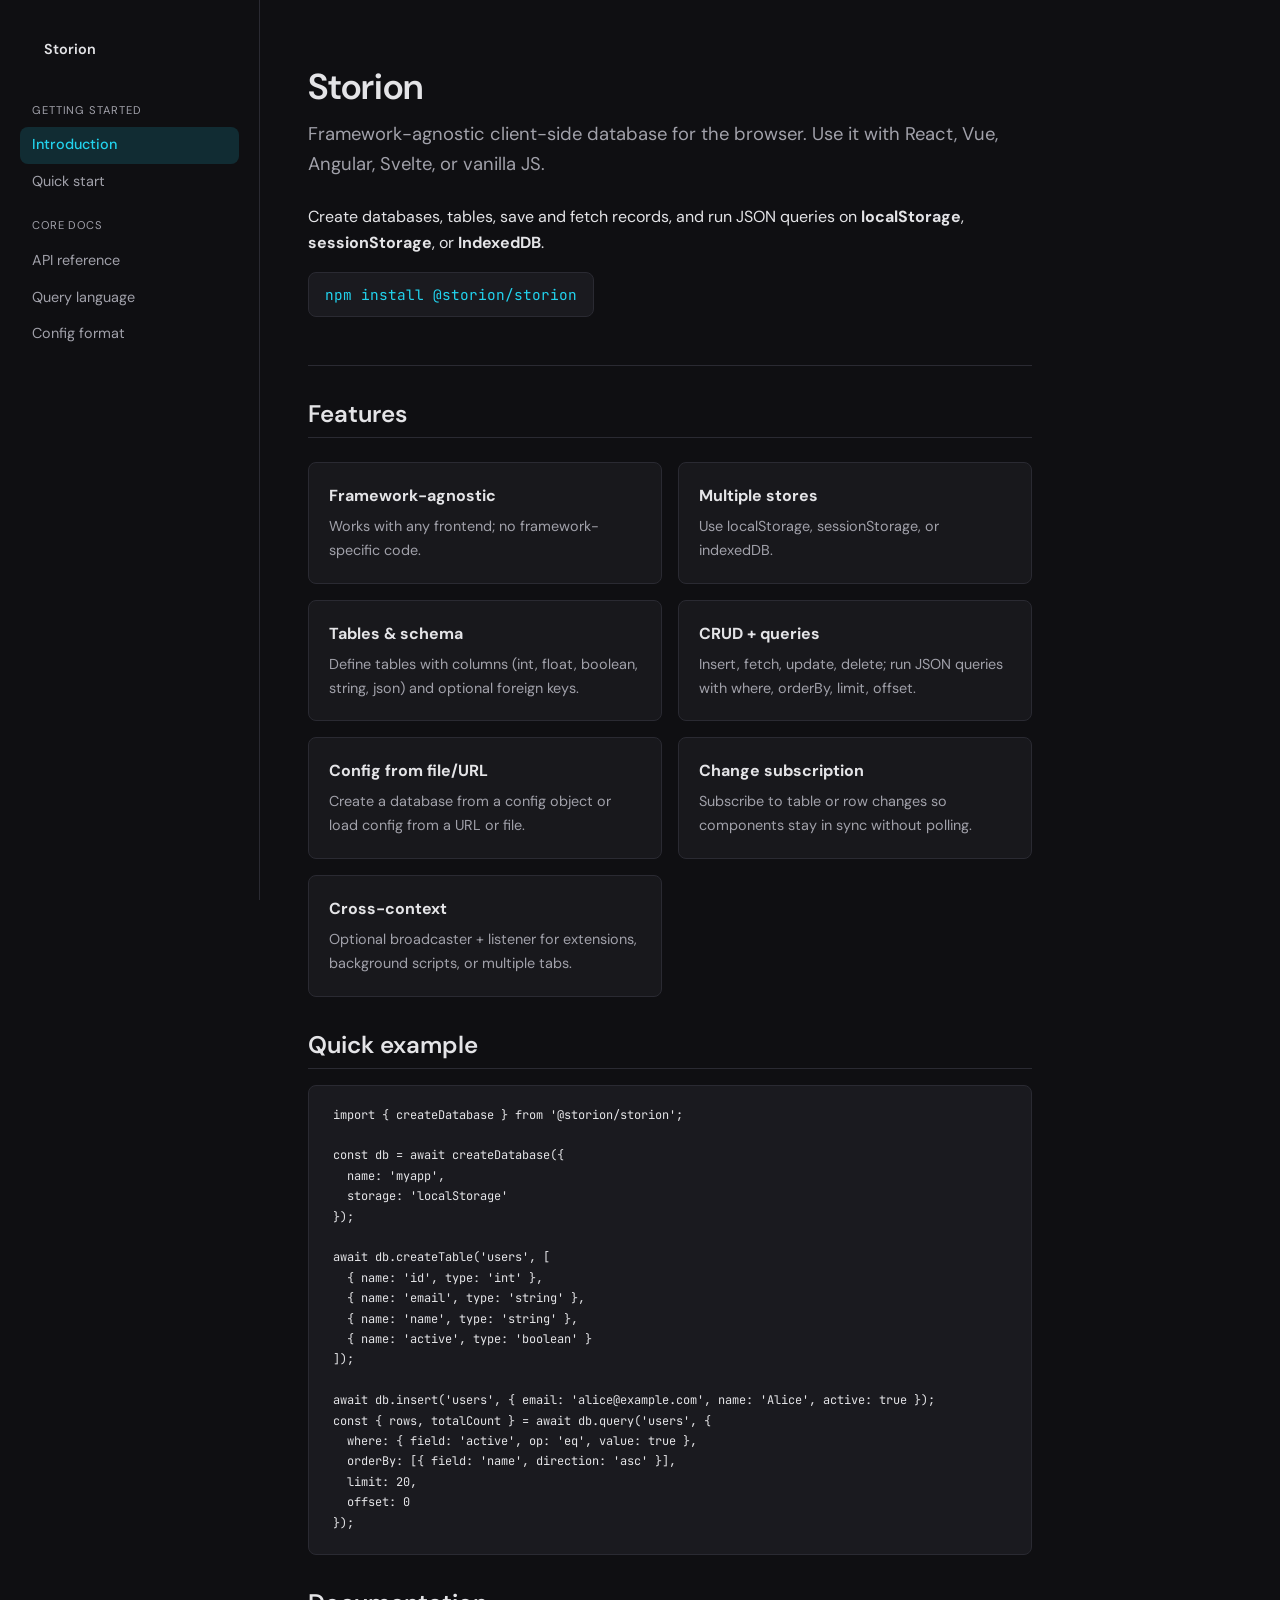
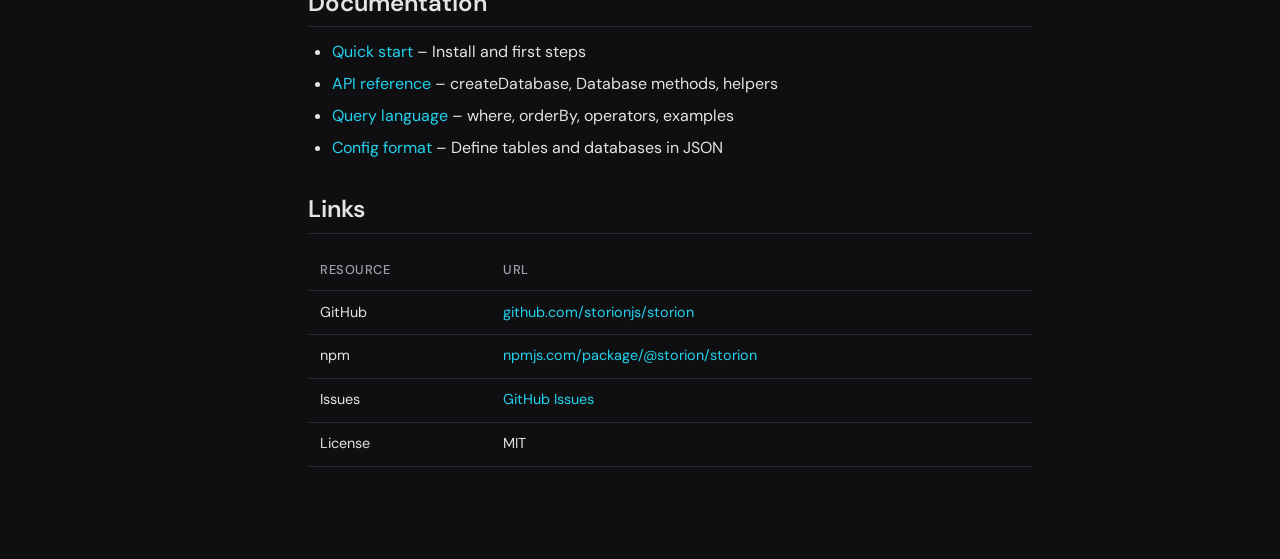
==== index.html @ d5b2bef7 "initial documents" ====
<!DOCTYPE html>
<html lang="en">
<head>
  <meta charset="UTF-8">
  <meta name="viewport" content="width=device-width, initial-scale=1.0">
  <title>Storion – Client-side database for the browser</title>
  <link rel="preconnect" href="https://fonts.googleapis.com">
  <link rel="preconnect" href="https://fonts.gstatic.com" crossorigin>
  <link href="https://fonts.googleapis.com/css2?family=DM+Sans:ital,opsz,wght@0,9..40,400;0,9..40,500;0,9..40,600;0,9..40,700&family=JetBrains+Mono:wght@400;500&display=swap" rel="stylesheet">
  <link rel="stylesheet" href="css/style.css">
</head>
<body>
  <div class="docs-wrap">
    <nav class="docs-nav">
      <div class="docs-nav-inner">
        <div class="brand"><a href="index.html">Storion</a></div>
        <div class="nav-group">Getting started</div>
        <a href="index.html" class="active">Introduction</a>
        <a href="quick-start.html">Quick start</a>
        <div class="nav-group">Core docs</div>
        <a href="api.html">API reference</a>
        <a href="query-language.html">Query language</a>
        <a href="config-format.html">Config format</a>
      </div>
    </nav>
    <main class="docs-main">
      <header class="hero">
        <h1>Storion</h1>
        <p class="tagline">Framework-agnostic client-side database for the browser. Use it with React, Vue, Angular, Svelte, or vanilla JS.</p>
        <p>Create databases, tables, save and fetch records, and run JSON queries on <strong>localStorage</strong>, <strong>sessionStorage</strong>, or <strong>IndexedDB</strong>.</p>
        <code class="install">npm install @storion/storion</code>
      </header>

      <h2>Features</h2>
      <div class="feature-grid">
        <div class="feature-card">
          <strong>Framework-agnostic</strong>
          <p>Works with any frontend; no framework-specific code.</p>
        </div>
        <div class="feature-card">
          <strong>Multiple stores</strong>
          <p>Use localStorage, sessionStorage, or indexedDB.</p>
        </div>
        <div class="feature-card">
          <strong>Tables & schema</strong>
          <p>Define tables with columns (int, float, boolean, string, json) and optional foreign keys.</p>
        </div>
        <div class="feature-card">
          <strong>CRUD + queries</strong>
          <p>Insert, fetch, update, delete; run JSON queries with where, orderBy, limit, offset.</p>
        </div>
        <div class="feature-card">
          <strong>Config from file/URL</strong>
          <p>Create a database from a config object or load config from a URL or file.</p>
        </div>
        <div class="feature-card">
          <strong>Change subscription</strong>
          <p>Subscribe to table or row changes so components stay in sync without polling.</p>
        </div>
        <div class="feature-card">
          <strong>Cross-context</strong>
          <p>Optional broadcaster + listener for extensions, background scripts, or multiple tabs.</p>
        </div>
      </div>

      <h2>Quick example</h2>
      <pre><code>import { createDatabase } from '@storion/storion';

const db = await createDatabase({
  name: 'myapp',
  storage: 'localStorage'
});

await db.createTable('users', [
  { name: 'id', type: 'int' },
  { name: 'email', type: 'string' },
  { name: 'name', type: 'string' },
  { name: 'active', type: 'boolean' }
]);

await db.insert('users', { email: 'alice@example.com', name: 'Alice', active: true });
const { rows, totalCount } = await db.query('users', {
  where: { field: 'active', op: 'eq', value: true },
  orderBy: [{ field: 'name', direction: 'asc' }],
  limit: 20,
  offset: 0
});</code></pre>

      <h2>Documentation</h2>
      <ul>
        <li><a href="quick-start.html">Quick start</a> – Install and first steps</li>
        <li><a href="api.html">API reference</a> – createDatabase, Database methods, helpers</li>
        <li><a href="query-language.html">Query language</a> – where, orderBy, operators, examples</li>
        <li><a href="config-format.html">Config format</a> – Define tables and databases in JSON</li>
      </ul>

      <h2>Links</h2>
      <table>
        <tr><th>Resource</th><th>URL</th></tr>
        <tr><td>GitHub</td><td><a href="https://github.com/storionjs/storion" target="_blank" rel="noopener">github.com/storionjs/storion</a></td></tr>
        <tr><td>npm</td><td><a href="https://www.npmjs.com/package/@storion/storion" target="_blank" rel="noopener">npmjs.com/package/@storion/storion</a></td></tr>
        <tr><td>Issues</td><td><a href="https://github.com/storionjs/storion/issues" target="_blank" rel="noopener">GitHub Issues</a></td></tr>
        <tr><td>License</td><td>MIT</td></tr>
      </table>
    </main>
  </div>
  <button class="nav-toggle" type="button" aria-label="Toggle menu">Menu</button>
  <script>
    document.querySelector('.nav-toggle').addEventListener('click', function () {
      document.querySelector('.docs-nav').classList.toggle('open');
    });
  </script>
</body>
</html>
---- css/style.css ----
/* Storion Documentation - Distinctive, readable design */
:root {
  --bg: #0f0f12;
  --bg-card: #18181c;
  --bg-code: #1a1a1f;
  --border: #2a2a32;
  --text: #e4e4e7;
  --text-muted: #a1a1aa;
  --accent: #22d3ee;
  --accent-dim: #0891b2;
  --accent-soft: rgba(34, 211, 238, 0.15);
  --green: #34d399;
  --orange: #fb923c;
  --radius: 8px;
  --font-sans: 'DM Sans', system-ui, sans-serif;
  --font-mono: 'JetBrains Mono', 'Fira Code', monospace;
}

* {
  box-sizing: border-box;
}

html {
  scroll-behavior: smooth;
}

body {
  margin: 0;
  font-family: var(--font-sans);
  font-size: 16px;
  line-height: 1.65;
  color: var(--text);
  background: var(--bg);
  -webkit-font-smoothing: antialiased;
}

/* Layout */
.docs-wrap {
  display: flex;
  min-height: 100vh;
}

.docs-nav {
  width: 260px;
  flex-shrink: 0;
  padding: 1.5rem 0;
  border-right: 1px solid var(--border);
  position: sticky;
  top: 0;
  height: 100vh;
  overflow-y: auto;
}

.docs-nav-inner {
  padding: 0 1.25rem;
}

.docs-nav a {
  display: block;
  padding: 0.4rem 0.75rem;
  color: var(--text-muted);
  text-decoration: none;
  border-radius: var(--radius);
  font-size: 0.9rem;
  transition: color 0.15s, background 0.15s;
}

.docs-nav a:hover {
  color: var(--text);
  background: var(--accent-soft);
}

.docs-nav a.active {
  color: var(--accent);
  background: var(--accent-soft);
  font-weight: 500;
}

.docs-nav .nav-group {
  font-size: 0.7rem;
  text-transform: uppercase;
  letter-spacing: 0.08em;
  color: var(--text-muted);
  margin: 1rem 0 0.5rem 0.75rem;
}

.docs-main {
  flex: 1;
  min-width: 0;
  padding: 2rem 3rem 4rem;
  max-width: 820px;
}

/* Typography */
h1, h2, h3, h4 {
  font-weight: 600;
  line-height: 1.3;
  margin-top: 2rem;
  margin-bottom: 0.75rem;
}

h1 { font-size: 2rem; margin-top: 0; }
h2 { font-size: 1.5rem; padding-bottom: 0.5rem; border-bottom: 1px solid var(--border); }
h3 { font-size: 1.2rem; }
h4 { font-size: 1.05rem; }

p {
  margin: 0 0 1rem;
  color: var(--text);
}

a {
  color: var(--accent);
  text-decoration: none;
}

a:hover {
  text-decoration: underline;
}

/* Code */
code, kbd {
  font-family: var(--font-mono);
  font-size: 0.88em;
  background: var(--bg-code);
  padding: 0.15em 0.4em;
  border-radius: 4px;
  color: var(--accent);
  border: 1px solid var(--border);
}

pre {
  margin: 1rem 0;
  padding: 1.25rem 1.5rem;
  background: var(--bg-code);
  border-radius: var(--radius);
  border: 1px solid var(--border);
  overflow-x: auto;
  font-size: 0.85rem;
  line-height: 1.5;
}

pre code {
  background: none;
  padding: 0;
  border: none;
  color: var(--text);
}

/* Tables */
table {
  width: 100%;
  border-collapse: collapse;
  margin: 1rem 0;
  font-size: 0.9rem;
}

th, td {
  padding: 0.6rem 0.75rem;
  text-align: left;
  border-bottom: 1px solid var(--border);
}

th {
  color: var(--text-muted);
  font-weight: 500;
  font-size: 0.8rem;
  text-transform: uppercase;
  letter-spacing: 0.04em;
}

tr:hover td {
  background: rgba(255,255,255,0.02);
}

/* Lists */
ul, ol {
  margin: 0 0 1rem;
  padding-left: 1.5rem;
}

li {
  margin-bottom: 0.35rem;
}

/* Hero / Home */
.hero {
  padding: 2rem 0 3rem;
  border-bottom: 1px solid var(--border);
  margin-bottom: 2rem;
}

.hero h1 {
  font-size: 2.25rem;
  margin-bottom: 0.5rem;
}

.hero .tagline {
  font-size: 1.15rem;
  color: var(--text-muted);
  margin-bottom: 1.5rem;
}

.hero .install {
  display: inline-block;
  padding: 0.6rem 1rem;
  background: var(--bg-code);
  border: 1px solid var(--border);
  border-radius: var(--radius);
  font-family: var(--font-mono);
  font-size: 0.9rem;
  color: var(--accent);
}

/* Cards / Features */
.feature-grid {
  display: grid;
  grid-template-columns: repeat(auto-fill, minmax(240px, 1fr));
  gap: 1rem;
  margin: 1.5rem 0;
}

.feature-card {
  padding: 1.25rem;
  background: var(--bg-card);
  border: 1px solid var(--border);
  border-radius: var(--radius);
}

.feature-card strong {
  color: var(--text);
}

.feature-card p {
  margin: 0.35rem 0 0;
  font-size: 0.9rem;
  color: var(--text-muted);
}

/* API sections */
.api-section {
  margin-bottom: 2rem;
}

.api-section h2 {
  margin-top: 2.5rem;
}

.api-section h2:first-child {
  margin-top: 0;
}

/* Mobile nav toggle */
.nav-toggle {
  display: none;
  position: fixed;
  top: 1rem;
  left: 1rem;
  z-index: 100;
  background: var(--bg-card);
  border: 1px solid var(--border);
  color: var(--text);
  padding: 0.5rem 0.75rem;
  border-radius: var(--radius);
  cursor: pointer;
  font-size: 0.9rem;
}

@media (max-width: 768px) {
  .docs-wrap {
    flex-direction: column;
  }

  .docs-nav {
    width: 100%;
    height: auto;
    position: relative;
    border-right: none;
    border-bottom: 1px solid var(--border);
    padding: 1rem;
    display: none;
  }

  .docs-nav.open {
    display: block;
  }

  .nav-toggle {
    display: block;
  }

  .docs-main {
    padding: 1.5rem 1.25rem 3rem;
  }
}

/* Logo/brand in nav */
.docs-nav .brand {
  padding: 0.5rem 0.75rem 1rem;
  font-weight: 600;
  font-size: 1rem;
  color: var(--text);
}

.docs-nav .brand a {
  color: inherit;
}

.docs-nav .brand a:hover {
  background: none;
  text-decoration: none;
}
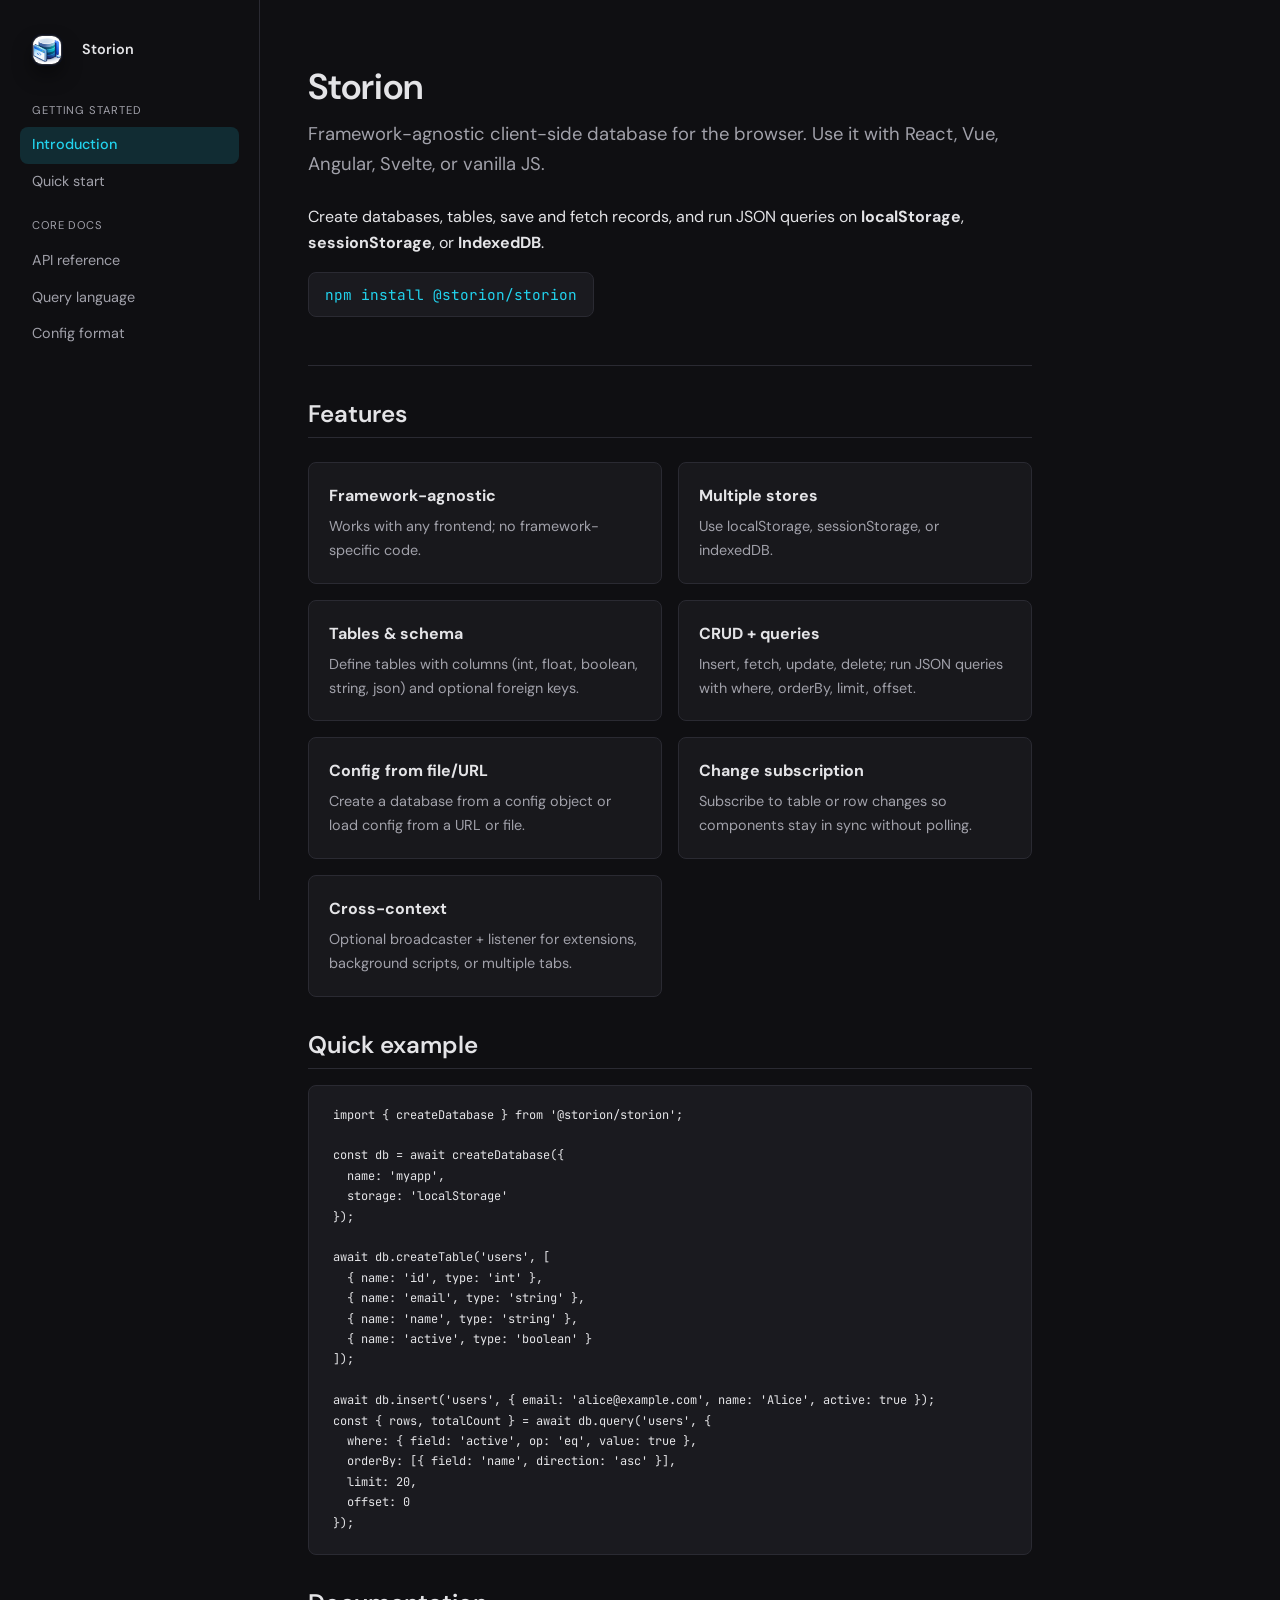
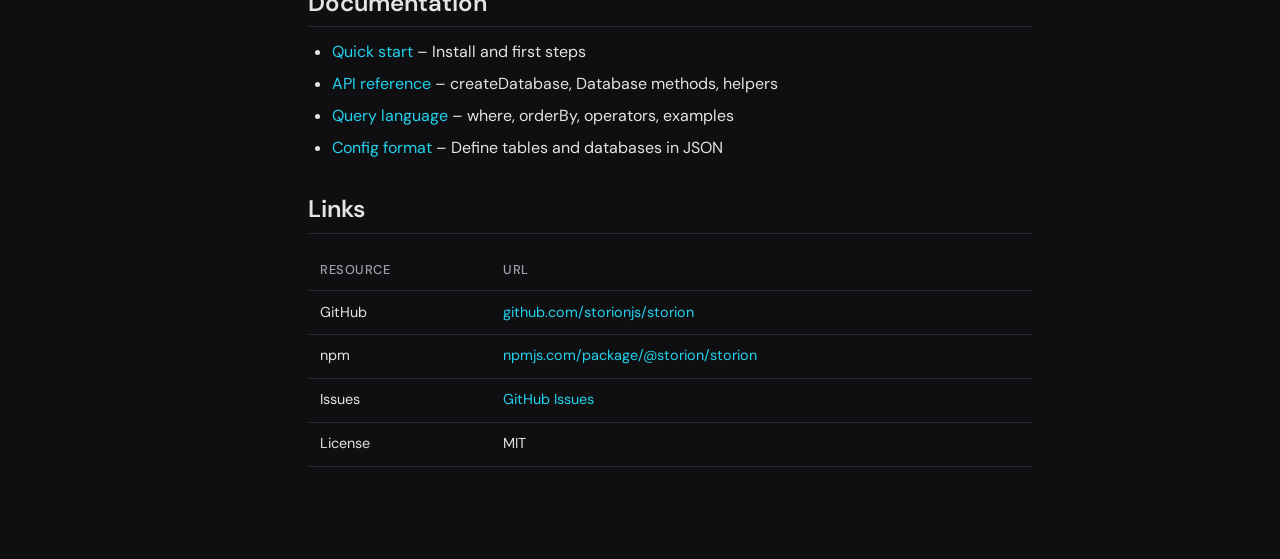
==== commit a9950727: "logo added" ====
--- a/index.html
+++ b/index.html
@@ -13,7 +13,10 @@
   <div class="docs-wrap">
     <nav class="docs-nav">
       <div class="docs-nav-inner">
-        <div class="brand"><a href="index.html">Storion</a></div>
+        <div class="brand">
+          <img src="assets/logo.png" alt="Storion logo" class="brand-logo">
+          <a href="index.html">Storion</a>
+        </div>
         <div class="nav-group">Getting started</div>
         <a href="index.html" class="active">Introduction</a>
         <a href="quick-start.html">Quick start</a>
--- a/css/style.css
+++ b/css/style.css
@@ -300,6 +300,9 @@
   font-weight: 600;
   font-size: 1rem;
   color: var(--text);
+  display: flex;
+  align-items: center;
+  gap: 0.5rem;
 }
 
 .docs-nav .brand a {
@@ -310,3 +313,13 @@
   background: none;
   text-decoration: none;
 }
+
+.brand-logo {
+  width: 30px;
+  height: 30px;
+  border-radius: 10px; /* rounded square */
+  border: 1px solid var(--border);
+  background: radial-gradient(circle at 30% 20%, rgba(255,255,255,0.2), transparent 60%);
+  box-shadow: 0 0 0 1px rgba(15,23,42,0.6), 0 10px 20px rgba(0,0,0,0.45);
+  object-fit: cover;
+}
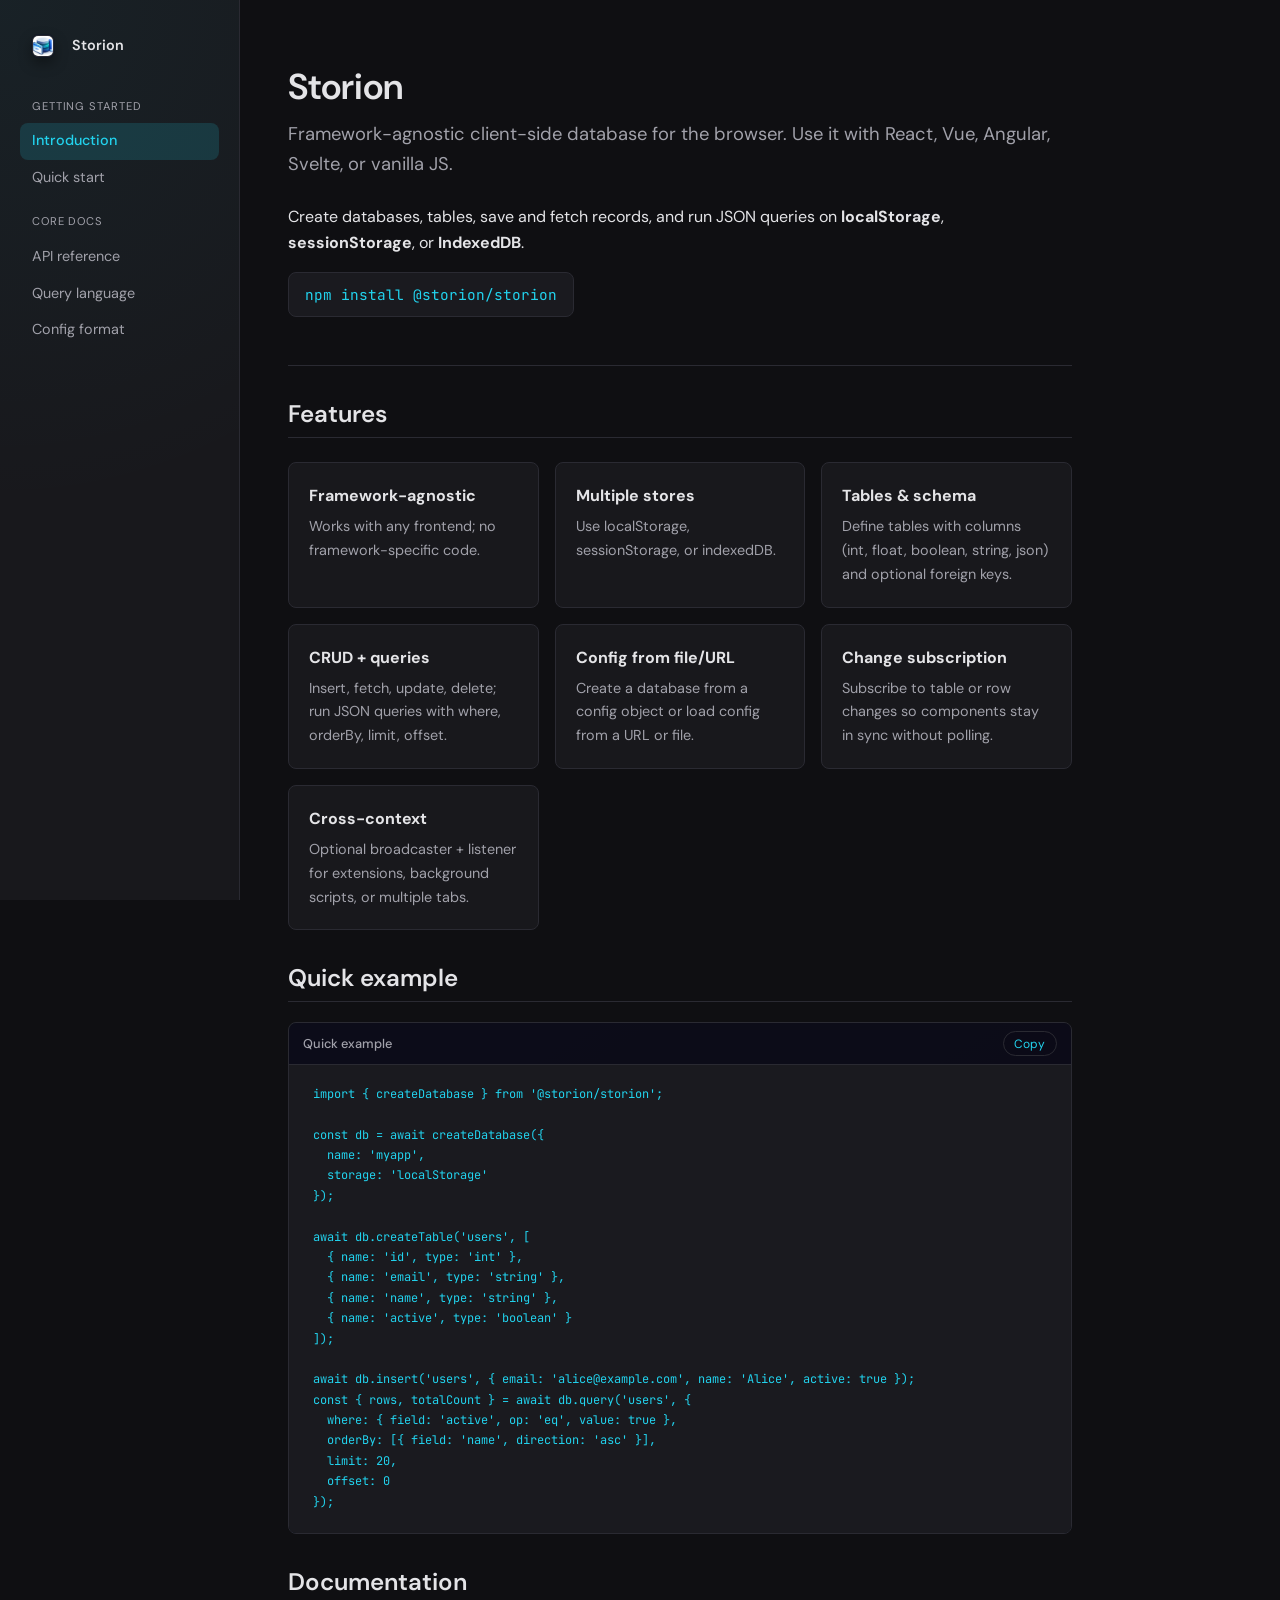
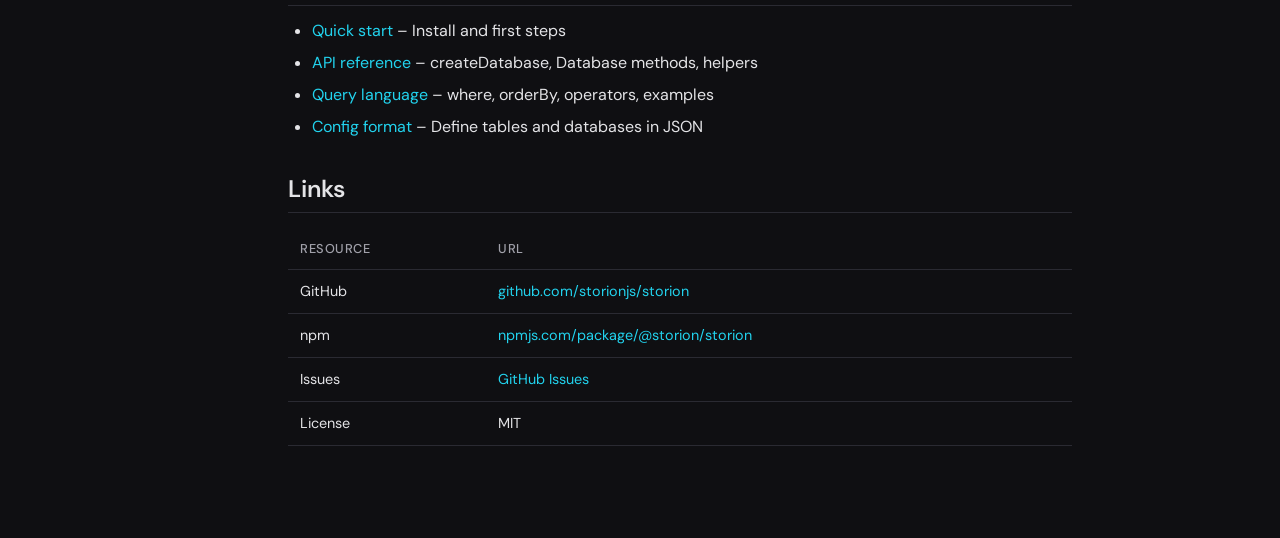
==== commit 285807ed: "minor change" ====
--- a/index.html
+++ b/index.html
@@ -8,6 +8,7 @@
   <link rel="preconnect" href="https://fonts.gstatic.com" crossorigin>
   <link href="https://fonts.googleapis.com/css2?family=DM+Sans:ital,opsz,wght@0,9..40,400;0,9..40,500;0,9..40,600;0,9..40,700&family=JetBrains+Mono:wght@400;500&display=swap" rel="stylesheet">
   <link rel="stylesheet" href="css/style.css">
+  <script defer src="js/docs.js"></script>
 </head>
 <body>
   <div class="docs-wrap">
@@ -108,10 +109,5 @@
     </main>
   </div>
   <button class="nav-toggle" type="button" aria-label="Toggle menu">Menu</button>
-  <script>
-    document.querySelector('.nav-toggle').addEventListener('click', function () {
-      document.querySelector('.docs-nav').classList.toggle('open');
-    });
-  </script>
 </body>
 </html>
--- a/css/style.css
+++ b/css/style.css
@@ -41,10 +41,11 @@
 }
 
 .docs-nav {
-  width: 260px;
+  width: 240px;
   flex-shrink: 0;
   padding: 1.5rem 0;
   border-right: 1px solid var(--border);
+  background: radial-gradient(circle at top left, rgba(34, 211, 238, 0.05), transparent 55%), var(--bg-card);
   position: sticky;
   top: 0;
   height: 100vh;
@@ -88,7 +89,7 @@
   flex: 1;
   min-width: 0;
   padding: 2rem 3rem 4rem;
-  max-width: 820px;
+  max-width: 880px;
 }
 
 /* Typography */
@@ -296,13 +297,13 @@
 
 /* Logo/brand in nav */
 .docs-nav .brand {
-  padding: 0.5rem 0.75rem 1rem;
+  padding: 0.25rem 0.75rem 1rem;
   font-weight: 600;
   font-size: 1rem;
   color: var(--text);
   display: flex;
   align-items: center;
-  gap: 0.5rem;
+  gap: 0.4rem;
 }
 
 .docs-nav .brand a {
@@ -315,11 +316,77 @@
 }
 
 .brand-logo {
-  width: 30px;
-  height: 30px;
-  border-radius: 10px; /* rounded square */
+  width: 22px;
+  height: 22px;
+  border-radius: 6px; /* rounded square */
   border: 1px solid var(--border);
   background: radial-gradient(circle at 30% 20%, rgba(255,255,255,0.2), transparent 60%);
-  box-shadow: 0 0 0 1px rgba(15,23,42,0.6), 0 10px 20px rgba(0,0,0,0.45);
+  box-shadow: 0 0 0 1px rgba(15,23,42,0.5), 0 6px 14px rgba(0,0,0,0.4);
   object-fit: cover;
 }
+
+/* Code example cards with copy button */
+.code-example {
+  margin: 1.25rem 0;
+  border-radius: var(--radius);
+  border: 1px solid var(--border);
+  background: linear-gradient(to bottom right, rgba(34, 211, 238, 0.06), transparent 55%), var(--bg-card);
+  overflow: hidden;
+}
+
+.code-example-header {
+  display: flex;
+  align-items: center;
+  justify-content: space-between;
+  padding: 0.5rem 0.9rem;
+  border-bottom: 1px solid var(--border);
+  background: rgba(12, 10, 24, 0.9);
+}
+
+.code-example-label {
+  font-size: 0.8rem;
+  font-weight: 500;
+  color: var(--text-muted);
+  white-space: nowrap;
+  overflow: hidden;
+  text-overflow: ellipsis;
+}
+
+.code-example-copy {
+  border: 1px solid var(--border);
+  background: rgba(12, 10, 24, 0.9);
+  color: var(--accent);
+  font-family: var(--font-sans);
+  font-size: 0.75rem;
+  padding: 0.2rem 0.65rem;
+  border-radius: 999px;
+  cursor: pointer;
+  display: inline-flex;
+  align-items: center;
+  gap: 0.25rem;
+  transition: background 0.15s, color 0.15s, border-color 0.15s;
+}
+
+.code-example-copy:hover {
+  background: var(--accent-soft);
+  border-color: var(--accent);
+}
+
+.code-example-copy.copied {
+  color: var(--green);
+  border-color: var(--green);
+}
+
+.code-example-body {
+  background: #111827; /* softer slate background for examples */
+}
+
+.code-example-body pre {
+  margin: 0;
+  border-radius: 0;
+  border: none;
+}
+
+.code-example-body pre code {
+  color: var(--accent);
+}
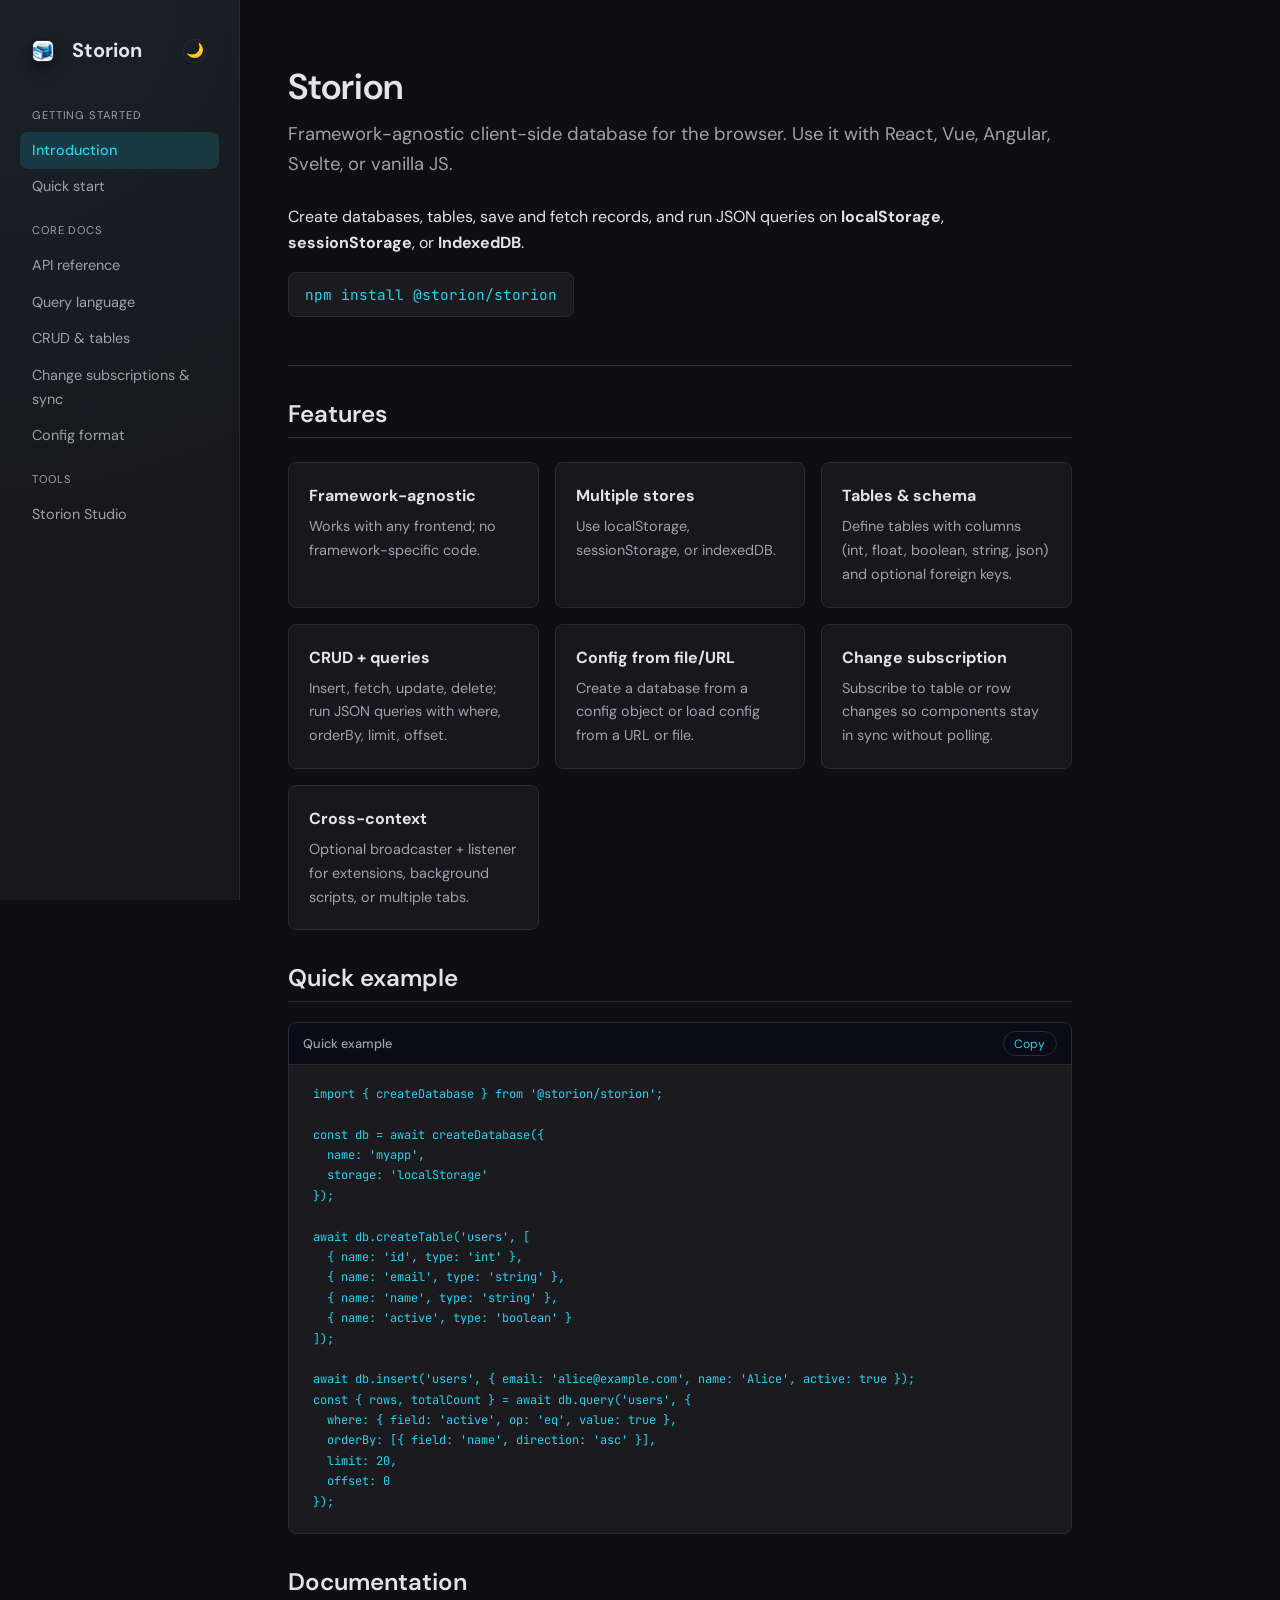
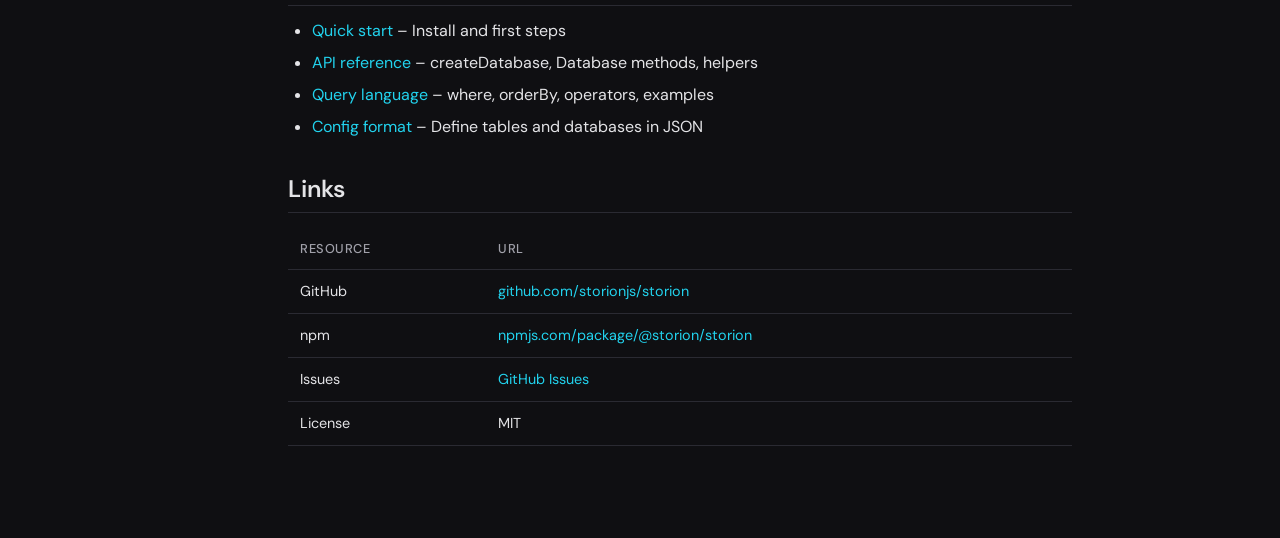
==== commit 46bd3664: "improved the docs" ====
--- a/index.html
+++ b/index.html
@@ -17,6 +17,7 @@
         <div class="brand">
           <img src="assets/logo.png" alt="Storion logo" class="brand-logo">
           <a href="index.html">Storion</a>
+          <button type="button" class="theme-toggle" aria-label="Toggle theme"></button>
         </div>
         <div class="nav-group">Getting started</div>
         <a href="index.html" class="active">Introduction</a>
@@ -24,7 +25,11 @@
         <div class="nav-group">Core docs</div>
         <a href="api.html">API reference</a>
         <a href="query-language.html">Query language</a>
+        <a href="crud-tables.html">CRUD &amp; tables</a>
+        <a href="sync.html">Change subscriptions &amp; sync</a>
         <a href="config-format.html">Config format</a>
+        <div class="nav-group">Tools</div>
+        <a href="storion-studio.html">Storion Studio</a>
       </div>
     </nav>
     <main class="docs-main">
--- a/css/style.css
+++ b/css/style.css
@@ -16,6 +16,20 @@
   --font-mono: 'JetBrains Mono', 'Fira Code', monospace;
 }
 
+:root[data-theme='light'] {
+  --bg: #ffffff;
+  --bg-card: #f3f4f6;
+  --bg-code: #f9fafb;
+  --border: #e5e7eb;
+  --text: #111827;
+  --text-muted: #6b7280;
+  --accent: #0891b2;
+  --accent-dim: #0e7490;
+  --accent-soft: rgba(8, 145, 178, 0.12);
+  --green: #16a34a;
+  --orange: #ea580c;
+}
+
 * {
   box-sizing: border-box;
 }
@@ -299,7 +313,6 @@
 .docs-nav .brand {
   padding: 0.25rem 0.75rem 1rem;
   font-weight: 600;
-  font-size: 1rem;
   color: var(--text);
   display: flex;
   align-items: center;
@@ -308,6 +321,8 @@
 
 .docs-nav .brand a {
   color: inherit;
+  font-size: 1.25rem;
+  font-weight: 700;
 }
 
 .docs-nav .brand a:hover {
@@ -323,6 +338,36 @@
   background: radial-gradient(circle at 30% 20%, rgba(255,255,255,0.2), transparent 60%);
   box-shadow: 0 0 0 1px rgba(15,23,42,0.5), 0 6px 14px rgba(0,0,0,0.4);
   object-fit: cover;
+}
+
+/* Theme toggle */
+.theme-toggle {
+  display: inline-flex;
+  align-items: center;
+  justify-content: center;
+  width: 24px;
+  height: 24px;
+  border-radius: 999px;
+  border: 1px solid var(--border);
+  background: transparent;
+  color: var(--text-muted);
+  cursor: pointer;
+  margin-left: auto;
+  padding: 0;
+  font-size: 0.9rem;
+}
+
+.theme-toggle::before {
+  content: '🌙';
+}
+
+:root[data-theme='light'] .theme-toggle::before {
+  content: '☀';
+}
+
+.theme-toggle:hover {
+  background: var(--accent-soft);
+  color: var(--accent);
 }
 
 /* Code example cards with copy button */
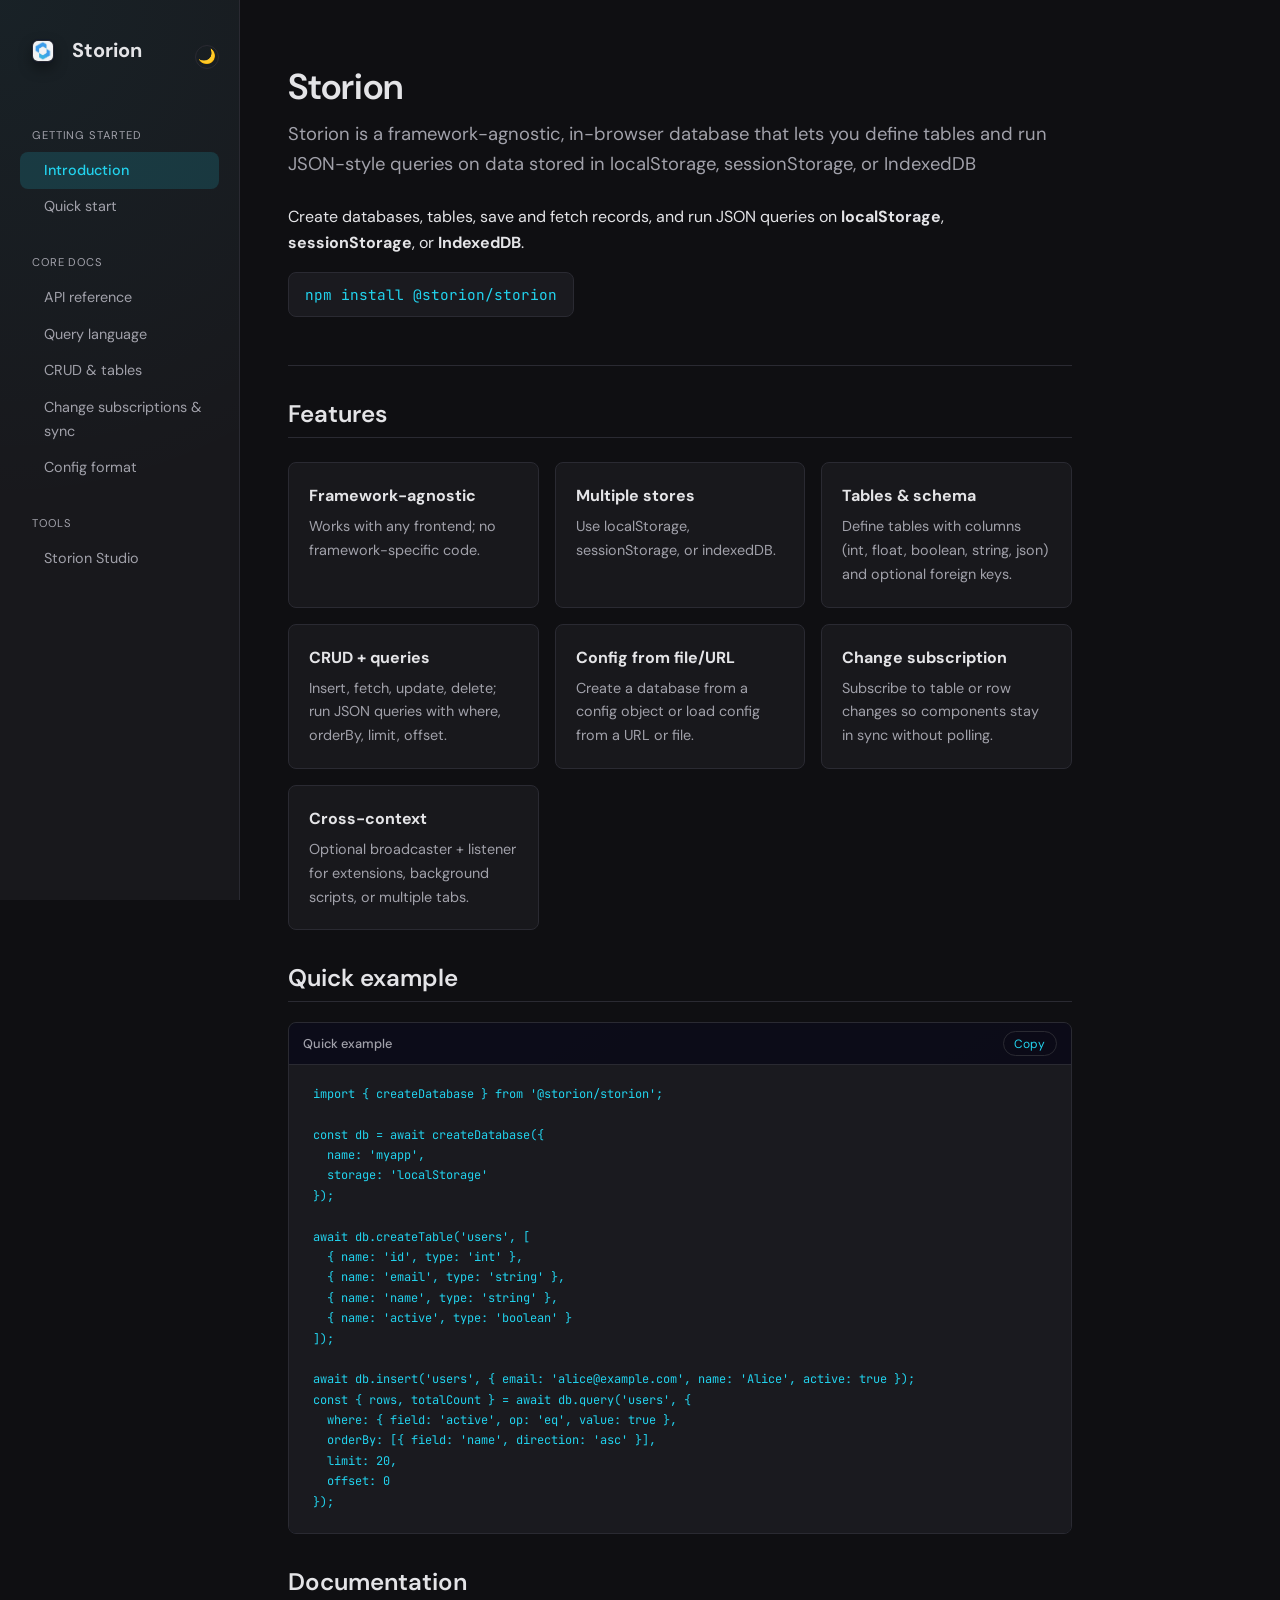
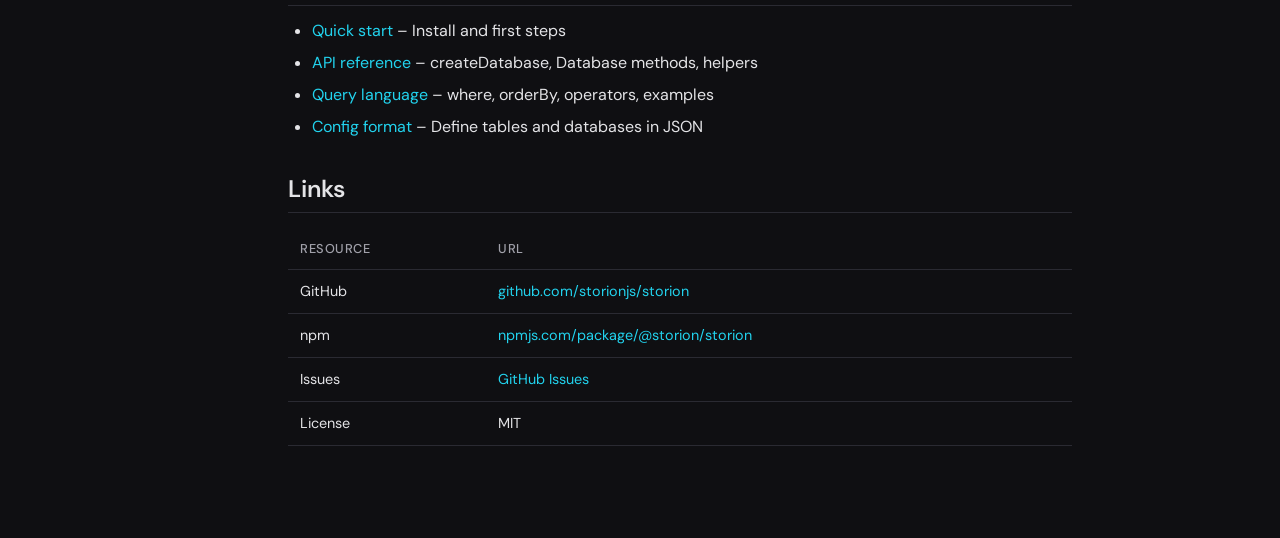
==== commit b3f6d50a: "improved the docs" ====
--- a/index.html
+++ b/index.html
@@ -14,28 +14,41 @@
   <div class="docs-wrap">
     <nav class="docs-nav">
       <div class="docs-nav-inner">
-        <div class="brand">
-          <img src="assets/logo.png" alt="Storion logo" class="brand-logo">
-          <a href="index.html">Storion</a>
+        <div class="brand-row">
+          <div class="brand">
+            <img src="assets/logo.png" alt="Storion logo" class="brand-logo">
+            <a href="index.html" class="brand-name">Storion</a>
+          </div>
           <button type="button" class="theme-toggle" aria-label="Toggle theme"></button>
         </div>
-        <div class="nav-group">Getting started</div>
-        <a href="index.html" class="active">Introduction</a>
-        <a href="quick-start.html">Quick start</a>
-        <div class="nav-group">Core docs</div>
-        <a href="api.html">API reference</a>
-        <a href="query-language.html">Query language</a>
-        <a href="crud-tables.html">CRUD &amp; tables</a>
-        <a href="sync.html">Change subscriptions &amp; sync</a>
-        <a href="config-format.html">Config format</a>
-        <div class="nav-group">Tools</div>
-        <a href="storion-studio.html">Storion Studio</a>
+
+        <div class="nav-sections">
+          <div class="nav-section">
+            <div class="nav-group">Getting started</div>
+            <a href="index.html" class="nav-link active">Introduction</a>
+            <a href="quick-start.html" class="nav-link">Quick start</a>
+          </div>
+
+          <div class="nav-section">
+            <div class="nav-group">Core docs</div>
+            <a href="api.html" class="nav-link">API reference</a>
+            <a href="query-language.html" class="nav-link">Query language</a>
+            <a href="crud-tables.html" class="nav-link">CRUD &amp; tables</a>
+            <a href="sync.html" class="nav-link">Change subscriptions &amp; sync</a>
+            <a href="config-format.html" class="nav-link">Config format</a>
+          </div>
+
+          <div class="nav-section">
+            <div class="nav-group">Tools</div>
+            <a href="storion-studio.html" class="nav-link">Storion Studio</a>
+          </div>
+        </div>
       </div>
     </nav>
     <main class="docs-main">
       <header class="hero">
         <h1>Storion</h1>
-        <p class="tagline">Framework-agnostic client-side database for the browser. Use it with React, Vue, Angular, Svelte, or vanilla JS.</p>
+        <p class="tagline">Storion is a framework-agnostic, in-browser database that lets you define tables and run JSON-style queries on data stored in localStorage, sessionStorage, or IndexedDB</p>
         <p>Create databases, tables, save and fetch records, and run JSON queries on <strong>localStorage</strong>, <strong>sessionStorage</strong>, or <strong>IndexedDB</strong>.</p>
         <code class="install">npm install @storion/storion</code>
       </header>
--- a/css/style.css
+++ b/css/style.css
@@ -70,6 +70,40 @@
   padding: 0 1.25rem;
 }
 
+.brand-row {
+  display: flex;
+  align-items: center;
+  justify-content: space-between;
+  margin-bottom: 1.25rem;
+}
+
+.brand {
+  display: inline-flex;
+  align-items: center;
+  gap: 0.5rem;
+}
+
+.brand-name {
+  font-weight: 600;
+  color: var(--text);
+  text-decoration: none;
+}
+
+.brand-name:hover {
+  color: var(--accent);
+}
+
+.nav-sections {
+  display: flex;
+  flex-direction: column;
+  gap: 0.75rem;
+}
+
+.nav-section .nav-link {
+  display: block;
+  padding-left: 1.5rem;
+}
+
 .docs-nav a {
   display: block;
   padding: 0.4rem 0.75rem;
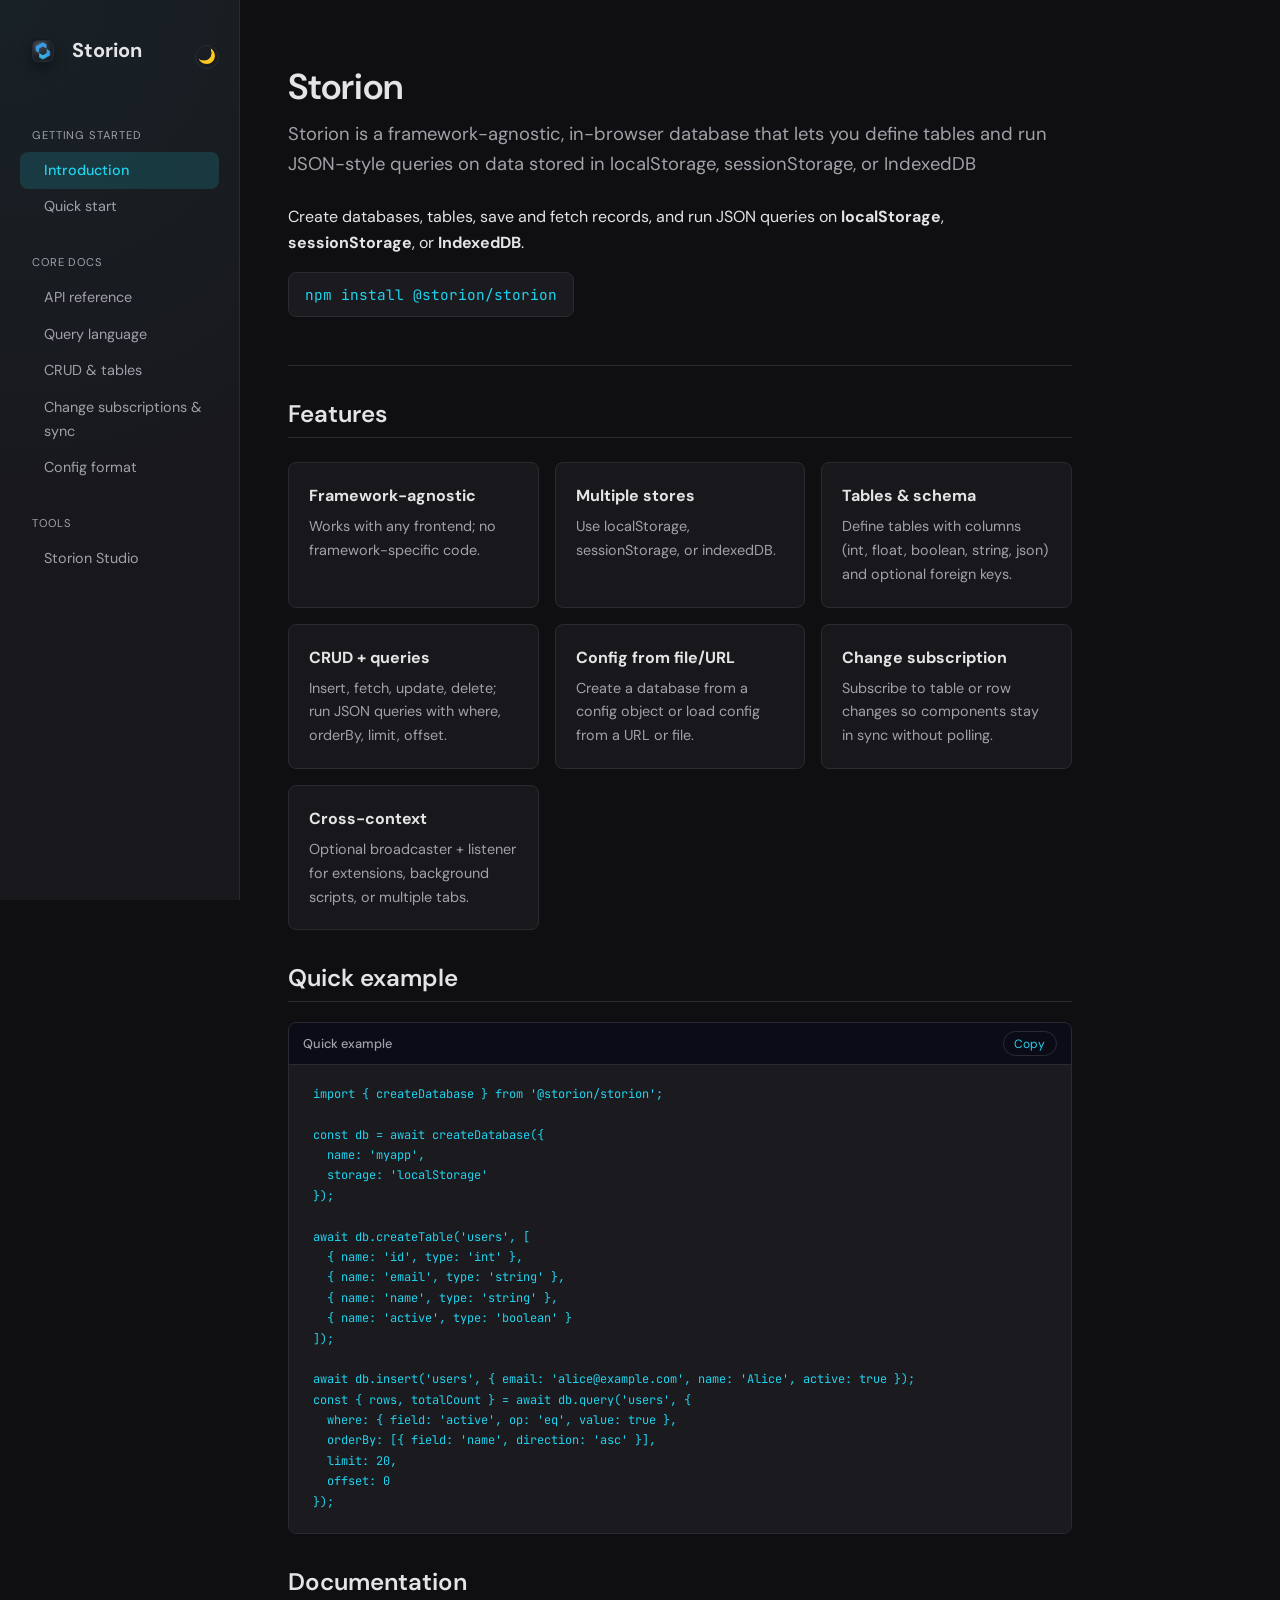
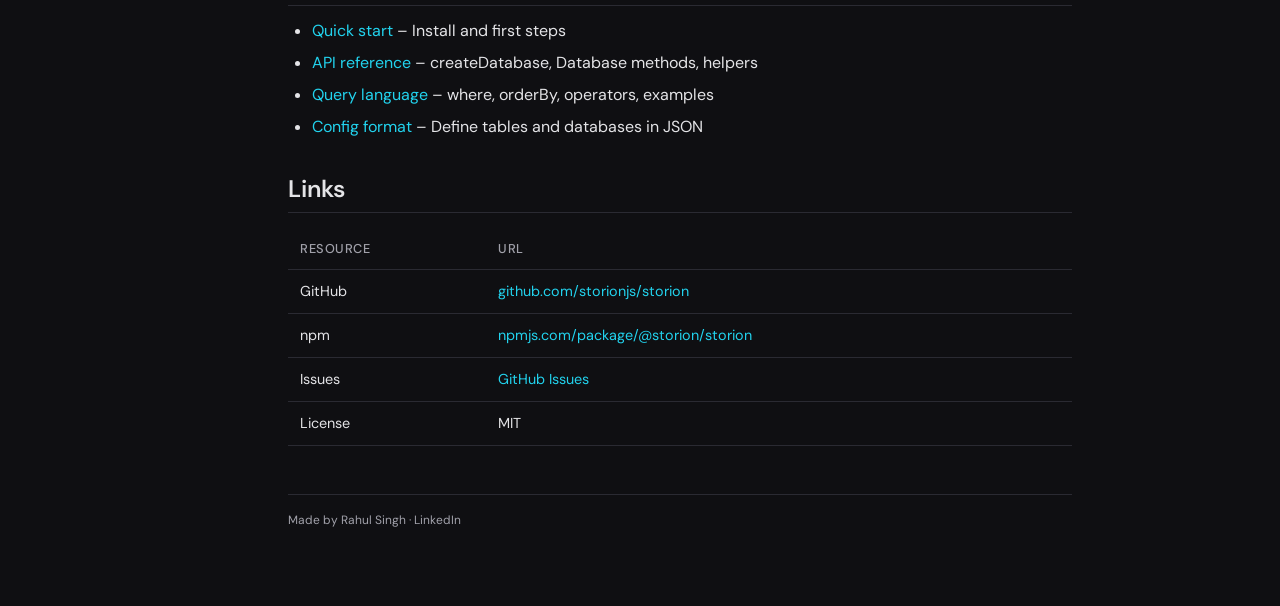
==== commit b8396c2e: "tag manager added" ====
--- a/index.html
+++ b/index.html
@@ -8,6 +8,14 @@
   <link rel="preconnect" href="https://fonts.gstatic.com" crossorigin>
   <link href="https://fonts.googleapis.com/css2?family=DM+Sans:ital,opsz,wght@0,9..40,400;0,9..40,500;0,9..40,600;0,9..40,700&family=JetBrains+Mono:wght@400;500&display=swap" rel="stylesheet">
   <link rel="stylesheet" href="css/style.css">
+  <!-- Google tag (gtag.js) -->
+  <script async src="https://www.googletagmanager.com/gtag/js?id=G-P3VKYZGZZJ"></script>
+  <script>
+    window.dataLayer = window.dataLayer || [];
+    function gtag(){dataLayer.push(arguments);}
+    gtag('js', new Date());
+    gtag('config', 'G-P3VKYZGZZJ', { 'site_id': 'storion-docs' });
+  </script>
   <script defer src="js/docs.js"></script>
 </head>
 <body>
--- a/css/style.css
+++ b/css/style.css
@@ -469,3 +469,29 @@
 .code-example-body pre code {
   color: var(--accent);
 }
+
+/* Page footer */
+.docs-page-footer {
+  margin-top: 3rem;
+  padding-top: 0;
+}
+
+.docs-footer-sep {
+  border: none;
+  border-top: 1px solid var(--border);
+  margin: 0 0 1rem 0;
+}
+
+.docs-footer-credit {
+  font-size: 0.75rem;
+  color: var(--text-muted);
+  margin: 0;
+}
+
+.docs-footer-credit a {
+  color: var(--text-muted);
+}
+
+.docs-footer-credit a:hover {
+  color: var(--accent);
+}
